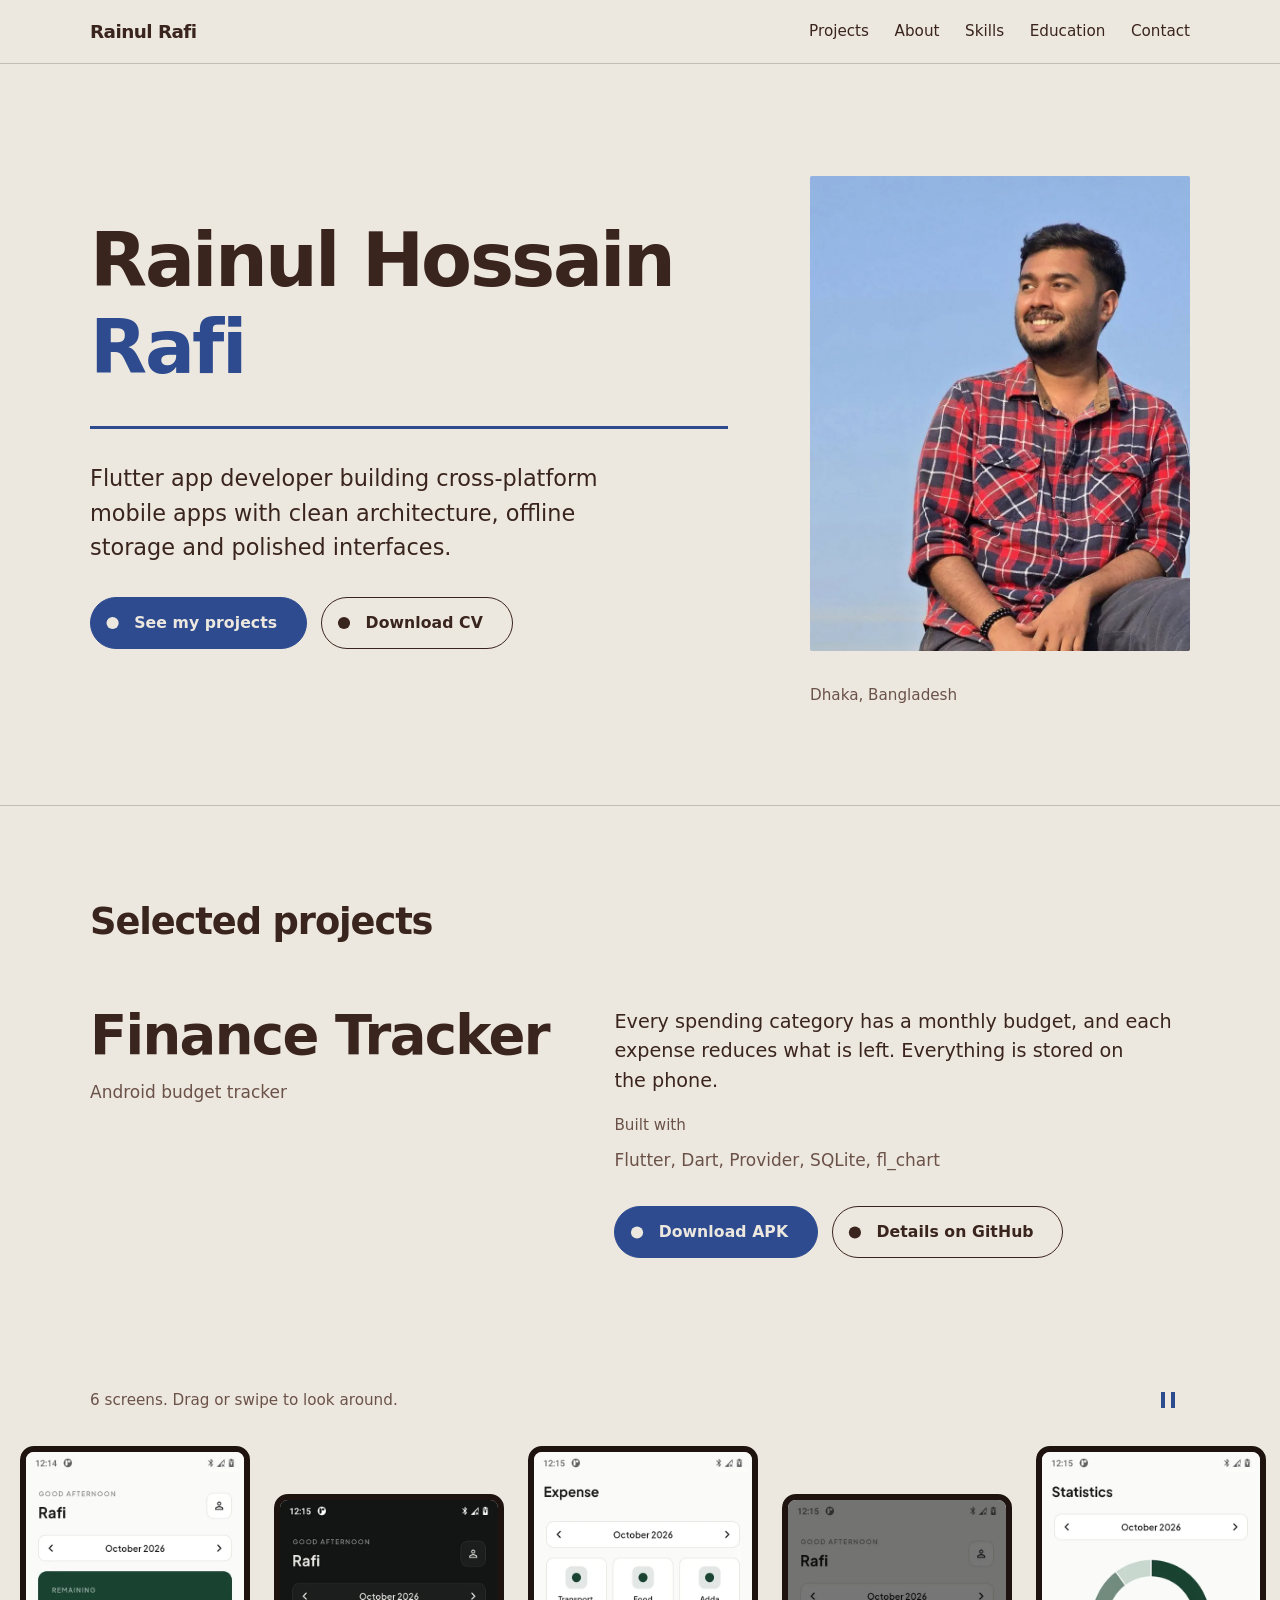
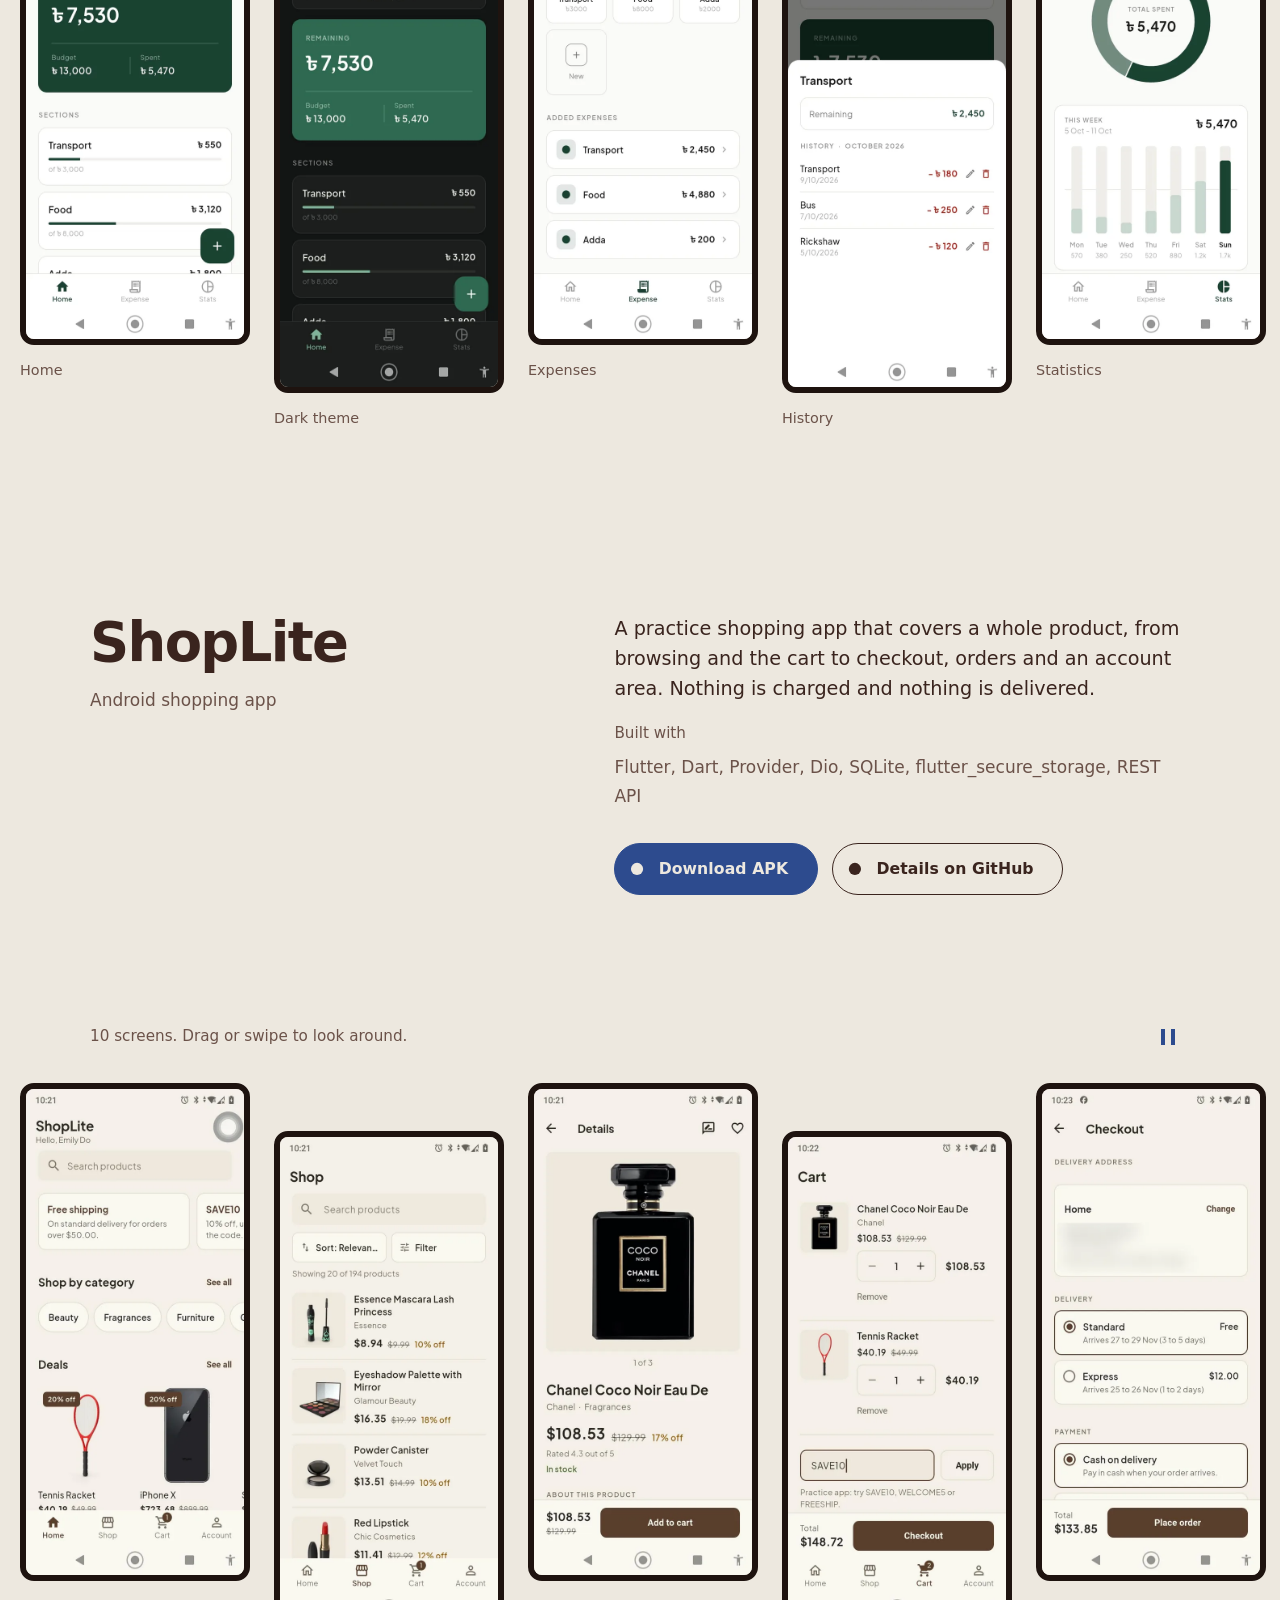
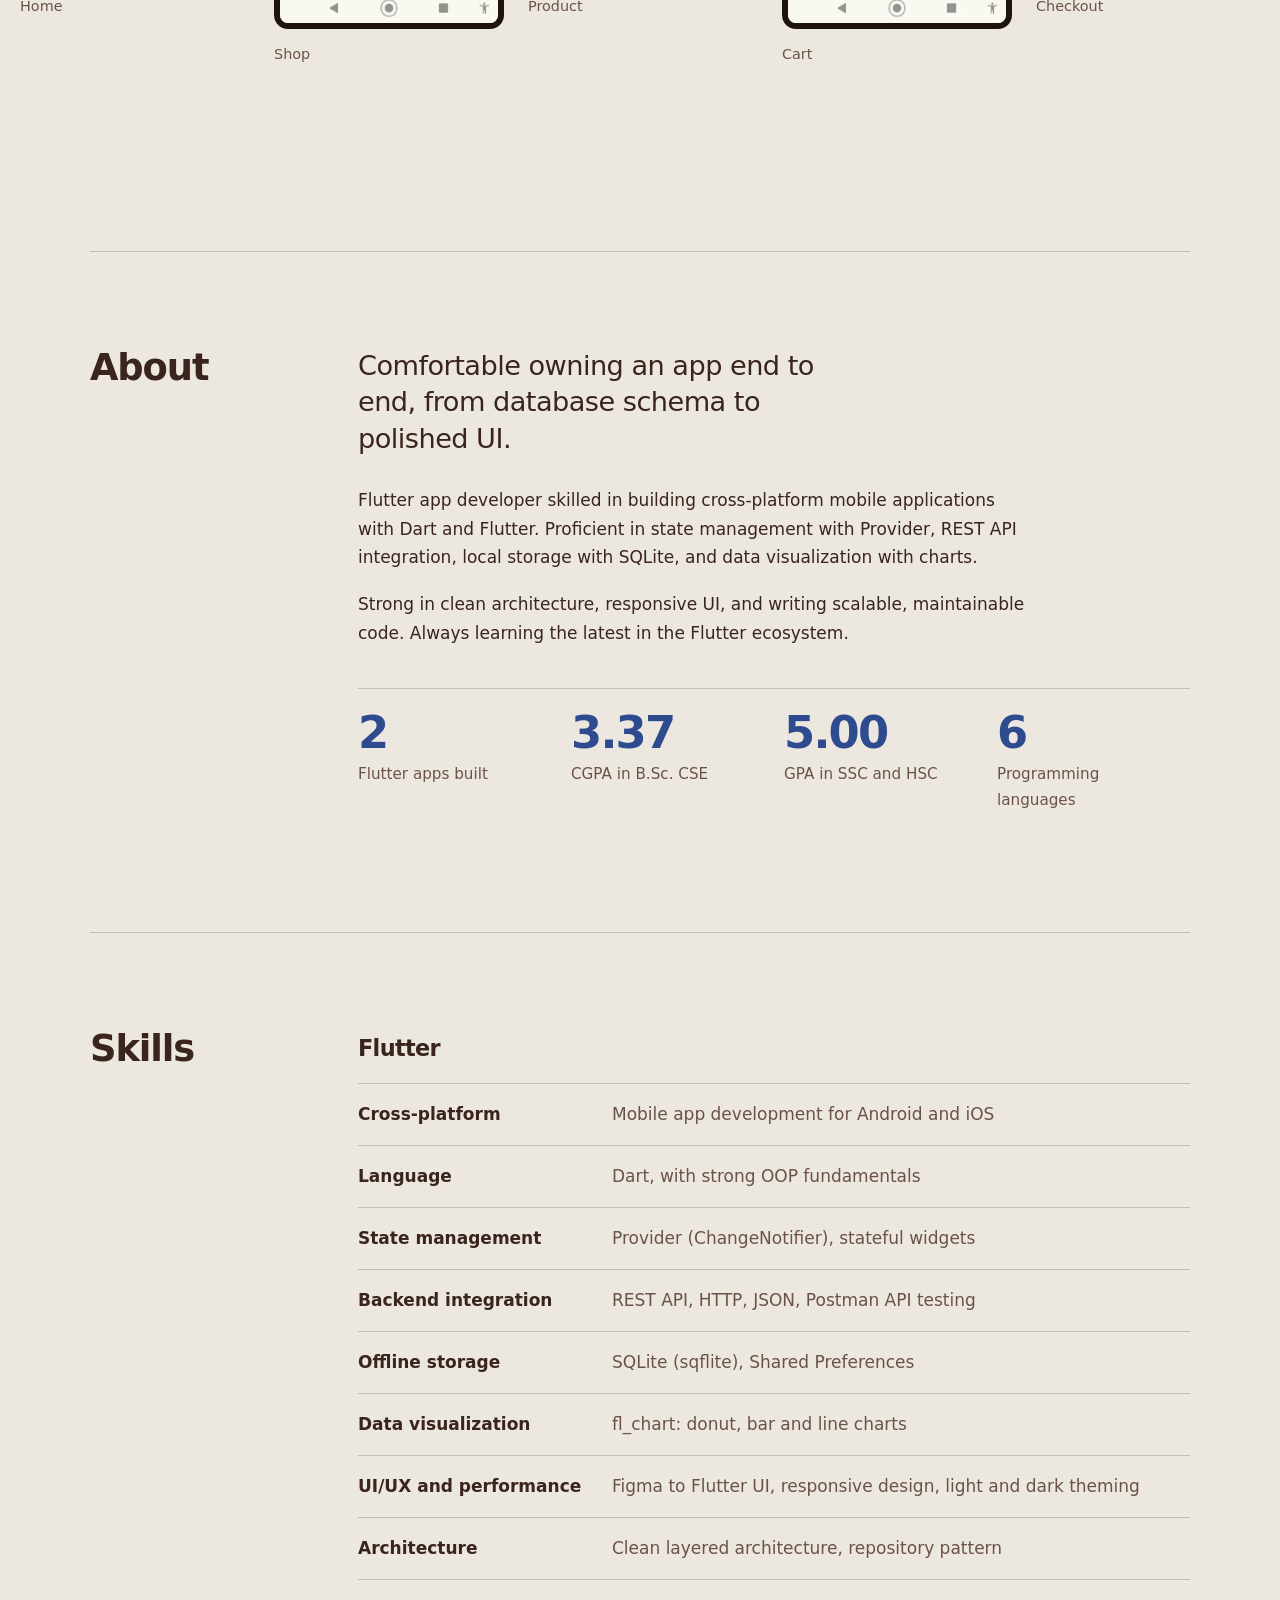
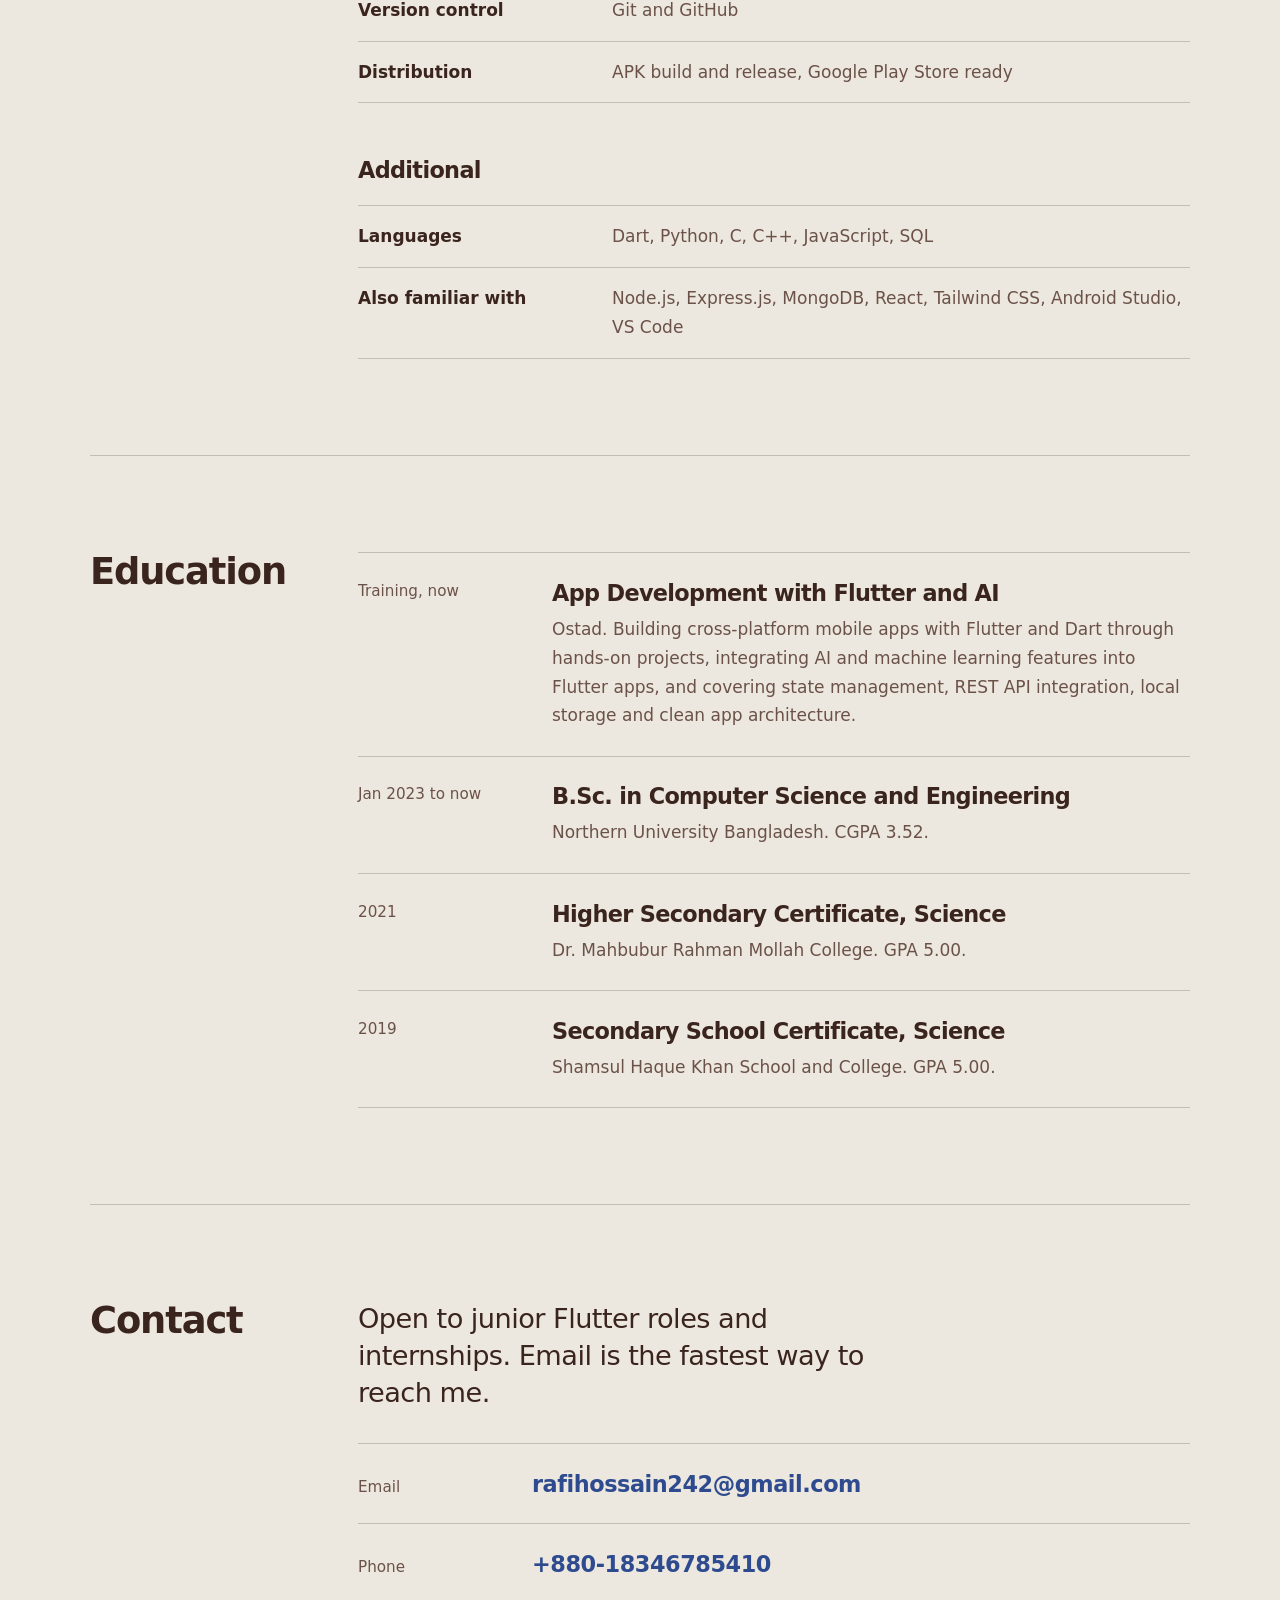
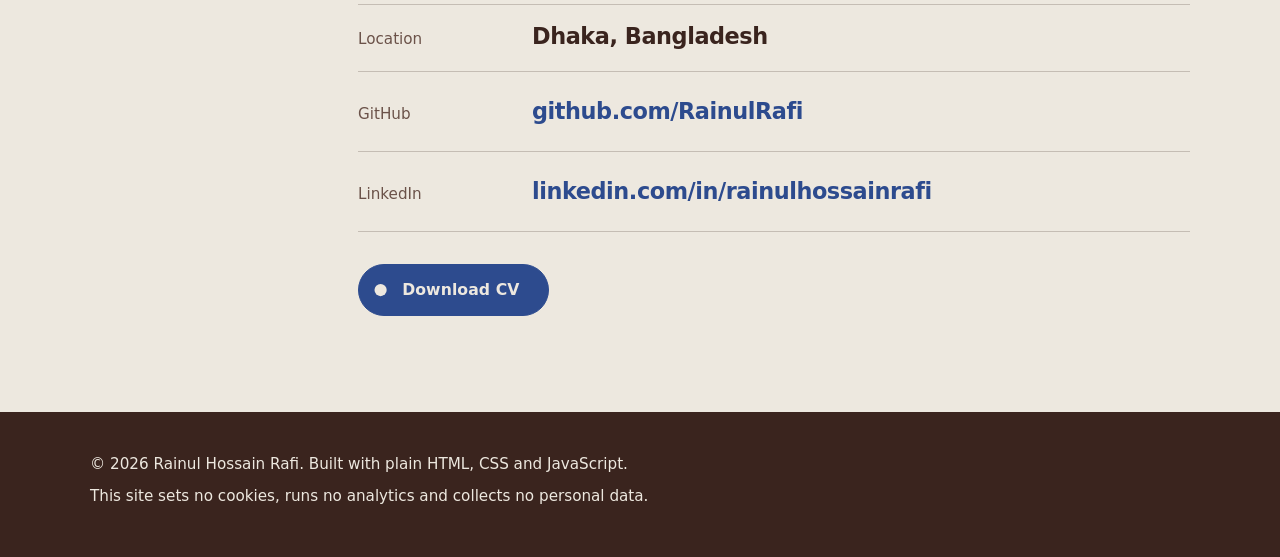
==== index.html @ 2ced7b6f "Update portfolio files" ====
<!DOCTYPE html>
<html lang="en">
<head>
  <meta charset="UTF-8">
  <meta name="viewport" content="width=device-width, initial-scale=1.0, viewport-fit=cover">
  <meta http-equiv="Content-Security-Policy" content="default-src 'none'; script-src 'self'; style-src 'self' https://fonts.googleapis.com; font-src https://fonts.gstatic.com; img-src 'self'; base-uri 'none'; form-action 'none'; object-src 'none'">
  <meta name="referrer" content="no-referrer">
  <meta name="description" content="Rainul Hossain Rafi, Flutter app developer from Dhaka. Cross-platform mobile apps with clean architecture, offline storage and polished interfaces.">
  <title>Rainul Hossain Rafi, Flutter App Developer</title>

  <link rel="icon" href="favicon.svg" type="image/svg+xml">
  <link rel="preconnect" href="https://fonts.googleapis.com">
  <link rel="preconnect" href="https://fonts.gstatic.com" crossorigin>
  <link rel="stylesheet" href="https://fonts.googleapis.com/css2?family=Hanken+Grotesk:wght@400;500;600;700&family=Sora:wght@500;600;700&display=swap">
  <link rel="stylesheet" href="style.css">
  <script src="script.js" defer></script>
</head>
<body>

  <header class="site-header">
    <div class="wrap bar">
      <a class="brand" href="#top">Rainul Rafi</a>
      <nav aria-label="Main">
        <a href="#projects">Projects</a>
        <a href="#about">About</a>
        <a href="#skills">Skills</a>
        <a href="#education">Education</a>
        <a href="#contact">Contact</a>
      </nav>
      <a class="header-cv" href="assets/Rainul_Hossain_Rafi_CV.pdf" download>CV</a>
    </div>
  </header>

  <main id="top">

    <section class="hero wrap">
      <div class="hero-grid">
        <div class="hero-text">
          <h1 aria-label="Rainul Hossain Rafi">
            <span class="line"><span><span class="w d1"><span class="wi">Rainul</span></span> <span class="w d2"><span class="wi">Hossain</span></span></span></span>
            <span class="line"><span><em class="w d3"><span class="wi">Rafi</span></em></span></span>
          </h1>
          <div class="hero-rule" aria-hidden="true"></div>
          <div class="hero-body">
            <p class="hero-sub">Flutter app developer building cross-platform mobile apps with clean architecture, offline storage and polished interfaces.</p>
            <p class="hero-actions">
              <a class="btn btn-solid" href="#projects">See my projects</a>
              <a class="btn btn-outline" href="assets/Rainul_Hossain_Rafi_CV.pdf" download>Download CV</a>
            </p>
          </div>
        </div>

        <figure class="portrait">
          <div class="portrait-frame">
            <img src="assets/images/rafi.webp" width="800" height="1000" alt="Portrait of Rainul Hossain Rafi, smiling and looking to the side">
          </div>
          <figcaption>Dhaka, Bangladesh</figcaption>
        </figure>
      </div>
    </section>

    <div class="ticker" aria-hidden="true">
      <div class="ticker-track"><div class="ticker-group"><span>Flutter</span><span>Dart</span><span>Provider</span><span>SQLite</span><span>REST API</span><span>fl_chart</span><span>Clean architecture</span><span>Responsive UI</span><span>Figma to Flutter</span><span>Git</span></div><div class="ticker-group"><span>Flutter</span><span>Dart</span><span>Provider</span><span>SQLite</span><span>REST API</span><span>fl_chart</span><span>Clean architecture</span><span>Responsive UI</span><span>Figma to Flutter</span><span>Git</span></div></div>
    </div>

    <section id="projects" class="projects">
      <div class="wrap section-head">
        <h2>Selected projects</h2>
      </div>

      <article class="project">
        <div class="wrap project-head">
          <div class="project-title">
            <h3>Finance Tracker</h3>
            <p class="stack">Android budget tracker</p>
          </div>
          <div class="project-info">
            <p class="summary">Every spending category has a monthly budget, and each expense reduces what is left. Everything is stored on the phone.</p>
            <p class="label">Built with</p>
            <ul class="built">
              <li>Flutter</li><li>Dart</li><li>Provider</li><li>SQLite</li><li>fl_chart</li>
            </ul>
            <p class="links">
              <a class="btn btn-solid" href="https://github.com/RainulRafi/finance-tracker/releases" target="_blank" rel="noopener noreferrer">Download APK</a>
              <a class="btn btn-outline" href="https://github.com/RainulRafi/finance-tracker" target="_blank" rel="noopener noreferrer">Details on GitHub</a>
            </p>
          </div>
        </div>

        <div class="band">
          <div class="gallery" role="region" aria-label="Finance Tracker screenshots" tabindex="0">
            <figure><img src="assets/images/finance-home.webp" width="540" height="1170" loading="lazy" alt="Home screen showing the remaining monthly budget and spending sections"><figcaption>Home</figcaption></figure>
            <figure><img src="assets/images/finance-home-dark.webp" width="540" height="1170" loading="lazy" alt="Home screen in dark theme"><figcaption>Dark theme</figcaption></figure>
            <figure><img src="assets/images/finance-expense.webp" width="540" height="1170" loading="lazy" alt="Expense screen with categories and added expenses"><figcaption>Expenses</figcaption></figure>
            <figure><img src="assets/images/finance-history.webp" width="540" height="1170" loading="lazy" alt="History sheet listing past expenses in the Transport category"><figcaption>History</figcaption></figure>
            <figure><img src="assets/images/finance-stats.webp" width="540" height="1170" loading="lazy" alt="Statistics screen with a donut chart and a weekly bar chart"><figcaption>Statistics</figcaption></figure>
            <figure><img src="assets/images/finance-warning.webp" width="540" height="1170" loading="lazy" alt="Dialog warning that a budget is running low"><figcaption>Budget warning</figcaption></figure>
          </div>
        </div>
      </article>

      <article class="project">
        <div class="wrap project-head">
          <div class="project-title">
            <h3>ShopLite</h3>
            <p class="stack">Android shopping app</p>
          </div>
          <div class="project-info">
            <p class="summary">A practice shopping app that covers a whole product, from browsing and the cart to checkout, orders and an account area. Nothing is charged and nothing is delivered.</p>
            <p class="label">Built with</p>
            <ul class="built">
              <li>Flutter</li><li>Dart</li><li>Provider</li><li>Dio</li><li>SQLite</li><li>flutter_secure_storage</li><li>REST API</li>
            </ul>
            <p class="links">
              <a class="btn btn-solid" href="https://github.com/RainulRafi/shoplite/releases/latest" target="_blank" rel="noopener noreferrer">Download APK</a>
              <a class="btn btn-outline" href="https://github.com/RainulRafi/shoplite" target="_blank" rel="noopener noreferrer">Details on GitHub</a>
            </p>
          </div>
        </div>

        <div class="band">
          <div class="gallery" role="region" aria-label="ShopLite screenshots" tabindex="0">
            <figure><img src="assets/images/shoplite-home.webp" width="540" height="1170" loading="lazy" alt="ShopLite home screen with search, categories and deals"><figcaption>Home</figcaption></figure>
            <figure><img src="assets/images/shoplite-shop.webp" width="540" height="1170" loading="lazy" alt="Shop screen with search, sort and filter"><figcaption>Shop</figcaption></figure>
            <figure><img src="assets/images/shoplite-details.webp" width="540" height="1170" loading="lazy" alt="Product details screen"><figcaption>Product</figcaption></figure>
            <figure><img src="assets/images/shoplite-cart.webp" width="540" height="1170" loading="lazy" alt="Cart screen with a coupon field"><figcaption>Cart</figcaption></figure>
            <figure><img src="assets/images/shoplite-checkout.webp" width="540" height="1170" loading="lazy" alt="Checkout screen with delivery and payment options"><figcaption>Checkout</figcaption></figure>
            <figure><img src="assets/images/shoplite-order.webp" width="540" height="1170" loading="lazy" alt="Order placed confirmation screen"><figcaption>Order placed</figcaption></figure>
            <figure><img src="assets/images/shoplite-account.webp" width="540" height="1170" loading="lazy" alt="Account screen with orders, addresses and wishlist"><figcaption>Account</figcaption></figure>
            <figure><img src="assets/images/shoplite-login.webp" width="540" height="1170" loading="lazy" alt="Sign in screen with a demo account"><figcaption>Sign in</figcaption></figure>
            <figure><img src="assets/images/shoplite-settings.webp" width="540" height="1170" loading="lazy" alt="Settings screen with light, dark and system themes"><figcaption>Settings</figcaption></figure>
            <figure><img src="assets/images/shoplite-dark.webp" width="540" height="1170" loading="lazy" alt="Home screen in the dark theme"><figcaption>Dark theme</figcaption></figure>
          </div>
        </div>
      </article>
    </section>

    <section id="about" class="section wrap">
      <h2>About</h2>
      <div class="content">
        <p class="lead">Comfortable owning an app end to end, from database schema to polished UI.</p>
        <p>Flutter app developer skilled in building cross-platform mobile applications with Dart and Flutter. Proficient in state management with Provider, REST API integration, local storage with SQLite, and data visualization with charts.</p>
        <p>Strong in clean architecture, responsive UI, and writing scalable, maintainable code. Always learning the latest in the Flutter ecosystem.</p>

        <dl class="facts">
          <div><dt>2</dt><dd>Flutter apps built</dd></div>
          <div><dt>3.37</dt><dd>CGPA in B.Sc. CSE</dd></div>
          <div><dt>5.00</dt><dd>GPA in SSC and HSC</dd></div>
          <div><dt>6</dt><dd>Programming languages</dd></div>
        </dl>
      </div>
    </section>

    <section id="skills" class="section wrap">
      <h2>Skills</h2>
      <div class="content">
        <h3 class="group">Flutter</h3>
        <dl class="skills">
          <div><dt>Cross-platform</dt><dd>Mobile app development for Android and iOS</dd></div>
          <div><dt>Language</dt><dd>Dart, with strong OOP fundamentals</dd></div>
          <div><dt>State management</dt><dd>Provider (ChangeNotifier), stateful widgets</dd></div>
          <div><dt>Backend integration</dt><dd>REST API, HTTP, JSON, Postman API testing</dd></div>
          <div><dt>Offline storage</dt><dd>SQLite (sqflite), Shared Preferences</dd></div>
          <div><dt>Data visualization</dt><dd>fl_chart: donut, bar and line charts</dd></div>
          <div><dt>UI/UX and performance</dt><dd>Figma to Flutter UI, responsive design, light and dark theming</dd></div>
          <div><dt>Architecture</dt><dd>Clean layered architecture, repository pattern</dd></div>
          <div><dt>Version control</dt><dd>Git and GitHub</dd></div>
          <div><dt>Distribution</dt><dd>APK build and release, Google Play Store ready</dd></div>
        </dl>

        <h3 class="group">Additional</h3>
        <dl class="skills">
          <div><dt>Languages</dt><dd>Dart, Python, C, C++, JavaScript, SQL</dd></div>
          <div><dt>Also familiar with</dt><dd>Node.js, Express.js, MongoDB, React, Tailwind CSS, Android Studio, VS Code</dd></div>
        </dl>
      </div>
    </section>

    <section id="education" class="section wrap">
      <h2>Education</h2>
      <div class="content">
        <ul class="timeline">
          <li>
            <span class="label">Training, now</span>
            <div>
              <h3>App Development with Flutter and AI</h3>
              <p>Ostad. Building cross-platform mobile apps with Flutter and Dart through hands-on projects, integrating AI and machine learning features into Flutter apps, and covering state management, REST API integration, local storage and clean app architecture.</p>
            </div>
          </li>
          <li>
            <span class="label">Jan 2023 to now</span>
            <div>
              <h3>B.Sc. in Computer Science and Engineering</h3>
              <p>Northern University Bangladesh. CGPA 3.52.</p>
            </div>
          </li>
          <li>
            <span class="label">2021</span>
            <div>
              <h3>Higher Secondary Certificate, Science</h3>
              <p>Dr. Mahbubur Rahman Mollah College. GPA 5.00.</p>
            </div>
          </li>
          <li>
            <span class="label">2019</span>
            <div>
              <h3>Secondary School Certificate, Science</h3>
              <p>Shamsul Haque Khan School and College. GPA 5.00.</p>
            </div>
          </li>
        </ul>
      </div>
    </section>

    <section id="contact" class="section wrap">
      <h2>Contact</h2>
      <div class="content">
        <p class="lead">Open to junior Flutter roles and internships. Email is the fastest way to reach me.</p>
        <ul class="contact-list">
          <li><span class="label">Email</span><a href="#contact" data-email data-email-text>Show email</a></li>
          <li><span class="label">Phone</span><a href="#contact" data-phone>Show phone</a></li>
          <li><span class="label">Location</span><span class="value">Dhaka, Bangladesh</span></li>
          <li><span class="label">GitHub</span><a href="https://github.com/RainulRafi" target="_blank" rel="noopener noreferrer">github.com/RainulRafi</a></li>
          <li><span class="label">LinkedIn</span><a href="https://linkedin.com/in/rainulhossainrafi" target="_blank" rel="noopener noreferrer">linkedin.com/in/rainulhossainrafi</a></li>
        </ul>
        <p class="contact-cta">
          <a class="btn btn-solid" href="assets/Rainul_Hossain_Rafi_CV.pdf" download>Download CV</a>
        </p>
      </div>
    </section>

  </main>

  <footer class="site-footer">
    <div class="wrap">
      <p>&copy; <span data-year>2026</span> Rainul Hossain Rafi. Built with plain HTML, CSS and JavaScript.</p>
      <p>This site sets no cookies, runs no analytics and collects no personal data.</p>
    </div>
  </footer>

  <nav class="tabbar" aria-label="Sections">
    <a href="#top" data-tab="top">Home</a>
    <a href="#projects" data-tab="projects">Work</a>
    <a href="#about" data-tab="about">About</a>
    <a href="#skills" data-tab="skills">Skills</a>
    <a href="#contact" data-tab="contact">Contact</a>
  </nav>

</body>
</html>
---- style.css ----
:root {
  --plaster: #EDE8DF;
  --plaster-deep: #E2DBCD;
  --mahogany: #3A241E;
  --ink: #1E130F;
  --muted: #6B5249;
  --accent: #2D4B8E;
  --line: rgba(58, 36, 30, 0.22);

  --serif: "Sora", system-ui, sans-serif;
  --sans: "Hanken Grotesk", system-ui, sans-serif;

  --radius: 2px;
  --wrap: 1100px;
}

*, *::before, *::after { box-sizing: border-box; }

html {
  scroll-behavior: smooth;
  scroll-padding-top: 4.5rem;
  -webkit-text-size-adjust: 100%;
}

body {
  margin: 0;
  background: var(--plaster);
  color: var(--mahogany);
  font-family: var(--sans);
  font-size: 1.0625rem;
  line-height: 1.7;
  -webkit-font-smoothing: antialiased;
  text-rendering: optimizeLegibility;
}

h1, h2, h3 {
  font-family: var(--serif);
  font-weight: 700;
  letter-spacing: -0.03em;
  margin: 0;
  text-wrap: balance;
}
p { margin: 0 0 1.1rem; max-width: 62ch; text-wrap: pretty; }
img { display: block; max-width: 100%; height: auto; }
figure { margin: 0; }

/* Links: no underline, colour and weight carry the meaning */
a { color: var(--accent); font-weight: 600; text-decoration: none; }
@media (hover: hover) {
  a:hover { color: var(--mahogany); }
}

:focus-visible { outline: 3px solid var(--accent); outline-offset: 3px; }

.wrap { width: min(100% - 2.5rem, var(--wrap)); margin-inline: auto; }

/* Header */
.site-header {
  position: sticky; top: 0; z-index: 10;
  background: var(--plaster);
  border-bottom: 1px solid var(--line);
}
.bar { display: flex; justify-content: space-between; align-items: center; padding-block: 0.6rem; }
.brand { display: inline-flex; align-items: center; min-height: 44px; font-family: var(--serif); font-weight: 700; font-size: 1.15rem; color: var(--mahogany); letter-spacing: -0.03em; }
.site-header nav { display: flex; gap: 1.6rem; }
.site-header nav a {
  display: inline-flex; align-items: center; min-height: 44px;
  color: var(--mahogany); font-weight: 500; font-size: 0.95rem;
}
@media (hover: hover) {
  .site-header nav a:hover { color: var(--accent); }
}

/* Buttons: a pill with a small dot. On hover or tap the dot grows until it fills the
   whole pill and the label changes colour. */
.btn {
  position: relative; isolation: isolate; overflow: hidden;
  display: inline-flex; align-items: center; justify-content: flex-start;
  min-height: 52px; padding: 0 1.8rem 0 2.7rem;
  border: 1.5px solid transparent; border-radius: 999px;
  font-weight: 600; font-size: 0.98rem; letter-spacing: 0.005em; text-align: left;
  transition: color 0.25s ease 0.1s, transform 0.15s ease;
}
.btn::before {
  content: ""; position: absolute; inset: 0; z-index: -1;
  clip-path: circle(0.38rem at 1.35rem 50%);
  transition: clip-path 0.6s cubic-bezier(0.2, 0.7, 0.1, 1);
}
.btn-solid { background: var(--accent); border-color: var(--accent); color: var(--plaster); }
.btn-solid::before { background: var(--plaster); }
.btn-outline { background: transparent; border-color: var(--mahogany); color: var(--mahogany); }
.btn-outline::before { background: var(--mahogany); }
.btn:active { transform: scale(0.97); }
.btn:focus-visible::before { clip-path: circle(150% at 1.35rem 50%); }
.btn-solid:focus-visible { color: var(--accent); }
.btn-outline:focus-visible { color: var(--plaster); }
@media (hover: hover) {
  .btn:hover::before { clip-path: circle(150% at 1.35rem 50%); }
  .btn-solid:hover { color: var(--accent); }
  .btn-outline:hover { color: var(--plaster); }
}

/* Hero */
.hero { padding-block: clamp(3rem, 9vw, 7rem) clamp(3rem, 8vw, 6rem); }
.hero-grid { display: grid; grid-template-columns: 1fr; gap: 3.5rem; align-items: center; }
.hero h1 {
  font-size: clamp(2rem, 10vw, 4.5rem);
  line-height: 1.04;
  letter-spacing: -0.035em;
}
.hero h1 em { font-style: normal; color: var(--accent); }
.line { display: block; overflow: hidden; padding: 0.04em 0.06em 0.1em 0; }
.line > span {
  display: block;
  transform: translateY(110%);
  animation: rise 0.9s cubic-bezier(0.2, 0.7, 0.1, 1) forwards;
}
.line:nth-child(2) > span { animation-delay: 0.12s; }

.hero-rule {
  height: 3px; margin-block: 2rem;
  background: var(--accent);
  transform: scaleX(0); transform-origin: left;
  animation: draw 1s 0.6s cubic-bezier(0.6, 0, 0.2, 1) forwards;
}
.hero-body { opacity: 0; animation: fade 0.6s 1.1s ease forwards; }
.hero-sub {
  font-size: clamp(1.15rem, 2.2vw, 1.4rem);
  line-height: 1.55;
  max-width: 38ch;
}
.hero-actions { display: flex; align-items: center; gap: 0.9rem; flex-wrap: wrap; margin-top: 2rem; }

/* Portrait: flat accent block behind the photo */
.portrait { width: min(100%, 380px); margin-inline: 0 auto; }
.portrait img {
  width: 100%; aspect-ratio: 4 / 5; object-fit: cover; object-position: center top;
  border-radius: var(--radius);
  background: var(--plaster-deep);
  clip-path: inset(100% 0 0 0);
  animation: reveal 1.1s 0.35s cubic-bezier(0.6, 0, 0.2, 1) forwards;
}
.portrait figcaption { margin-top: 2rem; color: var(--muted); font-weight: 500; font-size: 0.95rem; }

@media (min-width: 900px) {
  .hero-grid { grid-template-columns: minmax(0, 1.6fr) minmax(0, 1fr); gap: 4rem; }
  .hero h1 { font-size: clamp(2.6rem, 5.8vw, 4.75rem); }
  .portrait { margin-inline: auto 0; }
}

@keyframes rise { to { transform: translateY(0); } }
@keyframes draw { to { transform: scaleX(1); } }
@keyframes fade { to { opacity: 1; } }
@keyframes reveal { to { clip-path: inset(0 0 0 0); } }

/* Generic sections */
.section {
  display: grid;
  grid-template-columns: 1fr;
  gap: 1.5rem;
  padding-block: clamp(3.5rem, 8vw, 6rem);
  border-top: 1px solid var(--line);
}
h2 { font-size: clamp(1.8rem, 3vw, 2.3rem); line-height: 1.1; }
.content { min-width: 0; }
.lead {
  font-family: var(--serif);
  font-weight: 500;
  font-size: clamp(1.3rem, 2.3vw, 1.7rem);
  line-height: 1.35;
  letter-spacing: -0.02em;
  margin-bottom: 1.75rem;
  max-width: 30ch;
}
.label { color: var(--muted); font-weight: 500; font-size: 0.95rem; }

@media (min-width: 860px) {
  .section { grid-template-columns: 220px minmax(0, 1fr); gap: 3rem; }
  .section > h2 { position: sticky; top: 6rem; align-self: start; }
}

/* Projects */
.projects { border-top: 1px solid var(--line); padding-top: clamp(3.5rem, 8vw, 6rem); }
.section-head { margin-bottom: clamp(2.5rem, 6vw, 4rem); }

.project { margin-bottom: clamp(4rem, 9vw, 7rem); }
.project-head { display: grid; grid-template-columns: 1fr; gap: 1.5rem; margin-bottom: clamp(2rem, 5vw, 3.5rem); }
.project h3 { font-size: clamp(2.1rem, 5vw, 3.4rem); line-height: 1.05; }
.stack { color: var(--muted); font-weight: 500; margin: 0.9rem 0 0; }
.summary { font-size: 1.2rem; line-height: 1.55; }
.project-info ul { padding-left: 1.2rem; margin: 0 0 1.75rem; max-width: 62ch; }
.project-info li { margin-bottom: 0.6rem; padding-left: 0.3rem; }
.project-info li::marker { color: var(--accent); }
.project-info .label { margin: 0 0 0.4rem; }
.project-info .built { list-style: none; padding: 0; margin: 0 0 2rem; max-width: 62ch; color: var(--muted); font-weight: 500; }
.project-info .built li { display: inline; margin: 0; padding: 0; }
.project-info .built li:not(:last-child)::after { content: ", "; }
.links { display: flex; gap: 0.9rem; flex-wrap: wrap; margin: 0; }

@media (min-width: 900px) {
  .project-head { grid-template-columns: minmax(0, 1fr) minmax(0, 1.25fr); gap: 4rem; }
  .project-title { position: sticky; top: 6rem; align-self: start; }
}

/* Full-width screenshot band with the auto-sliding carousel */
.band { padding-block: clamp(2.5rem, 6vw, 4rem); overflow: hidden; }

.carousel-bar {
  display: flex; align-items: center; justify-content: space-between; gap: 1rem;
  width: min(100% - 2.5rem, var(--wrap)); margin: 0 auto 1.5rem;
}
.carousel-bar p { margin: 0; font-size: 0.95rem; color: var(--muted); }
.pause {
  position: relative; flex: none; width: 44px; height: 44px; padding: 0;
  color: var(--accent); background: transparent; border: 0; cursor: pointer;
}
.pause::before, .pause::after {
  content: ""; position: absolute; top: 50%; left: 50%;
  width: 4px; height: 16px; background: currentColor;
}
.pause::before { transform: translate(-7px, -50%); }
.pause::after { transform: translate(3px, -50%); }
.pause.is-paused::before {
  width: 16px; height: 18px; transform: translate(-6px, -50%);
  clip-path: polygon(0 0, 100% 50%, 0 100%);
  animation: pop 0.3s cubic-bezier(0.2, 0.7, 0.1, 1);
}
.pause.is-paused::after { display: none; }
@keyframes pop { from { opacity: 0; scale: 0.4; } to { opacity: 1; scale: 1; } }
@media (hover: hover) {
  .pause:hover { color: var(--mahogany); }
}

.gallery {
  position: relative;
  display: flex; gap: 1.5rem; align-items: flex-start;
  overflow-x: auto; padding-inline: 1.25rem; padding-bottom: 0.5rem;
  overscroll-behavior-x: contain;
  scrollbar-width: thin;
  scrollbar-color: var(--accent) transparent;
}
.gallery.is-looping { scrollbar-width: none; cursor: grab; }
.gallery.is-looping::-webkit-scrollbar { display: none; }
.gallery.is-dragging { cursor: grabbing; user-select: none; }

.gallery figure { flex: 0 0 clamp(170px, 19vw, 230px); }
.gallery figure.raised { margin-top: 3rem; }
.gallery img {
  width: 100%; aspect-ratio: 540 / 1170;
  border: 6px solid var(--ink);
  border-radius: 14px;
  background: var(--plaster-deep);
  -webkit-user-drag: none;
}
.gallery figcaption { margin-top: 0.8rem; color: var(--muted); font-weight: 500; font-size: 0.9rem; }

/* About facts */
.facts {
  display: grid; grid-template-columns: repeat(2, minmax(0, 1fr)); column-gap: 1.25rem;
  margin: 2.5rem 0 0; border-top: 1px solid var(--line);
}
.facts > div { padding-block: 1.4rem; border-bottom: 1px solid var(--line); }
.facts dt { font-family: var(--serif); font-weight: 700; font-size: clamp(2rem, 4vw, 2.8rem); line-height: 1; letter-spacing: -0.04em; color: var(--accent); }
.facts dd { margin: 0.4rem 0 0; color: var(--muted); font-size: 0.95rem; }
@media (min-width: 720px) {
  .facts { grid-template-columns: repeat(4, minmax(0, 1fr)); }
  .facts > div { border-bottom: 0; padding-right: 1rem; }
}

/* Skills */
.group { font-size: 1.4rem; margin-bottom: 1rem; }
.skills + .group { margin-top: 3rem; }
.skills { margin: 0; border-top: 1px solid var(--line); }
.skills > div {
  display: grid; grid-template-columns: 1fr; gap: 0.15rem;
  padding-block: 1rem;
  border-bottom: 1px solid var(--line);
}
.skills dt { font-weight: 600; }
.skills dd { margin: 0; color: var(--muted); }
@media (min-width: 640px) {
  .skills > div { grid-template-columns: 230px 1fr; gap: 1.5rem; }
}

/* Education and timeline */
.timeline { list-style: none; padding: 0; margin: 0; border-top: 1px solid var(--line); }
.timeline li {
  display: grid; grid-template-columns: 1fr; gap: 0.3rem;
  padding-block: 1.6rem;
  border-bottom: 1px solid var(--line);
}
.timeline h3 { font-size: clamp(1.15rem, 2vw, 1.4rem); font-weight: 600; line-height: 1.25; margin-bottom: 0.5rem; }
.timeline p { margin: 0; color: var(--muted); }
@media (min-width: 640px) {
  .timeline li { grid-template-columns: 170px 1fr; gap: 1.5rem; }
}

/* Contact */
.contact-list { list-style: none; padding: 0; margin: 2rem 0; border-top: 1px solid var(--line); }
.contact-list li {
  display: grid; grid-template-columns: 1fr; gap: 0.1rem;
  padding-block: 1.1rem;
  border-bottom: 1px solid var(--line);
}
.contact-list a { display: inline-flex; align-items: center; min-height: 44px; }
.contact-list a, .contact-list .value {
  font-family: var(--serif); font-weight: 600; letter-spacing: -0.02em;
  font-size: clamp(1.1rem, 2.2vw, 1.4rem); line-height: 1.25;
  overflow-wrap: anywhere;
}
.contact-list .value { color: var(--mahogany); }
.contact-cta { margin: 0; }
@media (min-width: 640px) {
  .contact-list li { grid-template-columns: 150px 1fr; gap: 1.5rem; align-items: baseline; }
}

/* Footer */
.site-footer { background: var(--mahogany); color: var(--plaster); padding-block: 2.5rem; font-size: 0.95rem; }
.site-footer p { margin-bottom: 0.4rem; }

/* Large monitors */
@media (min-width: 1600px) {
  :root { --wrap: 1240px; }
  body { font-size: 1.125rem; }
}

/* Reduced motion */
@media (prefers-reduced-motion: reduce) {
  html { scroll-behavior: auto; }
  .line > span, .hero-rule, .hero-body, .portrait img { animation: none; transform: none; opacity: 1; clip-path: none; }
}

/* =====================================================================
   Mobile template (phones, up to 759px). Desktop and tablet are above.
   ===================================================================== */
.ticker, .tabbar, .header-cv, .deck { display: none; }

@keyframes marquee { to { transform: translateX(-50%); } }
@keyframes fill { to { width: 100%; } }

@media (max-width: 759px) {
  html { scroll-padding-top: 1rem; }
  body { padding-bottom: calc(64px + env(safe-area-inset-bottom)); font-size: 1rem; }

  /* Header: brand and a CV button, navigation moves to the bottom bar */
  .site-header { position: static; border-bottom: 0; }
  .bar { padding-block: 0.5rem; }
  .site-header nav { display: none; }
  .header-cv { display: inline-flex; align-items: center; min-height: 44px; color: var(--accent); font-size: 0.95rem; font-weight: 700; }

  /* Hero: bold name, then a compact profile row (small photo + intro) */
  .hero { width: 100%; padding: 1.25rem 1.25rem 2.5rem; }
  .hero-grid { grid-template-columns: min(40vw, 170px) minmax(0, 1fr); gap: 0 1.1rem; align-items: start; }
  .hero-text, .hero-body { display: contents; }
  .hero h1 { grid-column: 1 / -1; font-size: min(12.2vw, 3.4rem); line-height: 1; letter-spacing: -0.04em; }
  .line { overflow: visible; padding: 0; }
  .line > span { transform: none; animation: none; }
  .w { display: inline-block; overflow: hidden; vertical-align: top; padding-bottom: 0.12em; }
  .wi { display: block; transform: translateY(110%); animation: rise 0.9s cubic-bezier(0.2, 0.7, 0.1, 1) forwards; }
  .d1 .wi { animation-delay: 0.15s; }
  .d2 .wi { animation-delay: 0.27s; }
  .d3 .wi { animation-delay: 0.39s; }
  .hero-rule { grid-column: 1 / -1; height: 3px; margin-block: 1.25rem; animation-delay: 0.6s; }

  .portrait { grid-column: 1; grid-row: 3; position: relative; width: 100%; margin: 0; }
  .portrait img { aspect-ratio: 4 / 5; object-position: center 22%; animation: reveal 1s 0.5s cubic-bezier(0.6, 0, 0.2, 1) forwards; }
  .portrait figcaption { margin: 1.1rem 0 0; font-size: 0.8rem; opacity: 0; animation: fade 0.6s 1.2s ease forwards; }
  .hero-sub { grid-column: 2; grid-row: 3; margin: 0; font-size: 1rem; line-height: 1.55; opacity: 0; animation: fade 0.6s 1s ease forwards; }
  .hero-actions {
    grid-column: 1 / -1; grid-row: 4; margin-top: 2rem;
    display: grid; grid-template-columns: 1fr; gap: 1.1rem;
    opacity: 0; animation: fade 0.6s 1.3s ease forwards;
  }

  /* Buttons (mobile): full-width pills, 56px tall; tapping fills them */
  .btn { min-height: 56px; font-size: 1rem; }
  .btn:active::before { clip-path: circle(150% at 1.35rem 50%); transition-duration: 0.35s; }

  /* Skill ticker */
  .ticker { display: block; overflow: hidden; background: var(--accent); color: var(--plaster); }
  .ticker-track { display: flex; width: max-content; animation: marquee 26s linear infinite; }
  .ticker-group { display: flex; flex: none; }
  .ticker-group span {
    display: flex; align-items: center; gap: 1.25rem; padding: 1rem 0 1rem 1.25rem;
    font-family: var(--serif); font-weight: 600; font-size: 1.15rem; letter-spacing: -0.02em; white-space: nowrap;
  }
  .ticker-group span::after { content: ""; width: 0.5rem; height: 0.5rem; background: var(--plaster); }

  /* Sections */
  .section, .projects { display: block; padding-block: 3.5rem; border-top: 2px solid var(--mahogany); }
  h2 { font-size: clamp(2.2rem, 11vw, 3rem); letter-spacing: -0.04em; }
  .section > h2 { position: static; margin-bottom: 1.5rem; }
  .section-head { margin-bottom: 2rem; }
  .lead { font-size: 1.45rem; max-width: none; }

  /* Projects: title, then the card deck, then the details */
  .project { display: flex; flex-direction: column; margin-bottom: 4.5rem; }
  .project-head { display: contents; }
  .project-title, .project-info { width: min(100% - 2.5rem, var(--wrap)); margin-inline: auto; position: static; }
  .project-title { order: 1; margin-bottom: 1.75rem; }
  .band { order: 2; margin-bottom: 2rem; padding-block: 2.5rem 2rem; }
  .project-info { order: 3; }
  .project h3 { font-size: clamp(2.4rem, 13vw, 3.4rem); }
  .links { display: grid; grid-template-columns: 1fr; gap: 1.1rem; }
  .links .btn { white-space: nowrap; }
  .links .btn:only-child { grid-column: 1 / -1; }

  .gallery, .carousel-bar { display: none; }
  .deck { display: block; }
  .deck-stage { position: relative; width: min(68vw, 300px); aspect-ratio: 540 / 1170; margin: 0 auto 3.5rem; touch-action: pan-y; outline-offset: 14px; }
  .card { position: absolute; inset: 0; transition: transform 0.7s cubic-bezier(0.2, 0.8, 0.2, 1), opacity 0.5s ease; will-change: transform; }
  .card img {
    width: 100%; height: 100%; object-fit: cover; background: var(--plaster-deep);
    border: 6px solid var(--ink); border-radius: 22px; -webkit-user-drag: none; user-select: none;
  }
  .card[data-p="0"] { z-index: 4; }
  .card[data-p="1"] { z-index: 3; transform: translate(10%, 14px) rotate(4deg) scale(0.94); }
  .card[data-p="2"] { z-index: 2; transform: translate(-10%, 28px) rotate(-4deg) scale(0.88); }
  .card[data-p="3"] { z-index: 1; opacity: 0; transform: translateY(28px) scale(0.82); }
  .card[data-p="out-l"] { z-index: 5; opacity: 0; transform: translateX(-130%) rotate(-18deg); }
  .card[data-p="out-r"] { z-index: 5; opacity: 0; transform: translateX(130%) rotate(18deg); }
  .card.is-dragging { transition: none; }

  .deck-meta { width: min(100% - 2.5rem, 360px); margin: 0 auto; }
  .stories { display: flex; gap: 4px; list-style: none; padding: 0; margin: 0 0 1rem; }
  .stories li { flex: 1; height: 3px; overflow: hidden; background: rgba(58, 36, 30, 0.2); }
  .stories i { display: block; width: 0; height: 100%; background: var(--accent); }
  .stories .done i { width: 100%; }
  .stories .active i { animation: fill var(--ms, 2800ms) linear forwards; }
  .deck.is-paused .stories .active i { animation-play-state: paused; }
  .deck-row { display: flex; align-items: center; justify-content: space-between; gap: 1rem; }
  .deck-caption { margin: 0; font-weight: 600; }
  .deck-caption span { margin-right: 0.6rem; color: var(--muted); font-weight: 500; font-variant-numeric: tabular-nums; }

  /* About: facts as big rows */
  .facts { display: block; }
  .facts > div { display: flex; align-items: baseline; gap: 1rem; padding-block: 1rem; border-bottom: 1px solid var(--line); }
  .facts dt { flex: 0 0 6.5rem; font-size: 2.6rem; }
  .facts dd { margin: 0; font-size: 1rem; }

  /* Skills */
  .skills > div { grid-template-columns: 1fr; gap: 0.15rem; padding-block: 0.9rem; }
  .skills dt { color: var(--accent); font-size: 0.85rem; font-weight: 700; }
  .skills dd { color: var(--mahogany); font-size: 1.05rem; }
  .group { font-size: 1.6rem; }

  /* Education: timeline with square markers */
  .timeline { position: relative; padding-left: 1.5rem; border-top: 0; }
  .timeline::before { content: ""; position: absolute; left: 4px; top: 0.5rem; bottom: 0.5rem; width: 2px; background: var(--line); }
  .timeline li { grid-template-columns: 1fr; position: relative; padding-block: 0 2rem; border-bottom: 0; }
  .timeline li::before { content: ""; position: absolute; left: -1.5rem; top: 0.3rem; width: 10px; height: 10px; background: var(--accent); }

  /* Contact: tappable tiles */
  .contact-list li { grid-template-columns: 1fr; }
  .contact-cta .btn { width: 100%; }

  /* App style bottom navigation */
  .tabbar {
    display: grid; grid-template-columns: repeat(5, 1fr);
    position: fixed; z-index: 20; inset: auto 0 0 0;
    padding-bottom: env(safe-area-inset-bottom);
    background: var(--plaster); border-top: 1px solid var(--mahogany);
  }
  .tabbar a { position: relative; display: flex; align-items: center; justify-content: center; min-height: 56px; color: var(--muted); font-size: 0.78rem; font-weight: 600; }
  .tabbar a[aria-current="true"] { color: var(--accent); }
  .tabbar a[aria-current="true"]::before { content: ""; position: absolute; top: -1px; left: 22%; right: 22%; height: 3px; background: var(--accent); }

  /* Scroll reveal, added by script.js */
  .reveal { opacity: 0; transform: translateY(26px); transition: opacity 0.7s ease, transform 0.8s cubic-bezier(0.2, 0.7, 0.1, 1); transition-delay: var(--d, 0ms); }
  .reveal.is-in { opacity: 1; transform: none; }

  @media (prefers-reduced-motion: reduce) {
    .reveal { opacity: 1; transform: none; transition: none; }
    .ticker-track, .portrait figcaption, .hero-sub, .hero-actions, .wi { animation: none; opacity: 1; transform: none; }
    .card { transition: none; }
    .stories .active i { animation: none; width: 100%; }
  }
}

@media (max-width: 360px) {
  .hero-sub { font-size: 0.9rem; }
}

/* ---------------------------------------------------------------------
   Hero text motion. script.js splits the name into letters and the intro
   into words, then adds .has-motion to the hero.
   --------------------------------------------------------------------- */
.has-motion .line > span, .has-motion .wi { transform: none; animation: none; }
.ch {
  display: inline-block;
  animation: letter 0.85s cubic-bezier(0.2, 0.7, 0.1, 1) both;
  animation-delay: calc(0.15s + var(--i) * 38ms);
}
.has-motion .hero-body, .has-motion .hero-sub { opacity: 1; animation: none; }
.sw {
  display: inline-block; opacity: 0;
  animation: wordIn 0.65s cubic-bezier(0.2, 0.7, 0.1, 1) forwards;
  animation-delay: calc(1s + var(--i) * 24ms);
}
.has-motion .hero-actions { opacity: 0; animation: fade 0.6s 1.6s ease forwards; }
@keyframes letter { from { transform: translateY(105%) rotate(5deg); } to { transform: none; } }
@keyframes wordIn { from { opacity: 0; transform: translateY(0.7em); } to { opacity: 1; transform: none; } }

@media (prefers-reduced-motion: reduce) {
  .btn::before, .btn { transition: none; }
  .ch, .sw, .has-motion .hero-actions { animation: none; opacity: 1; transform: none; }
}
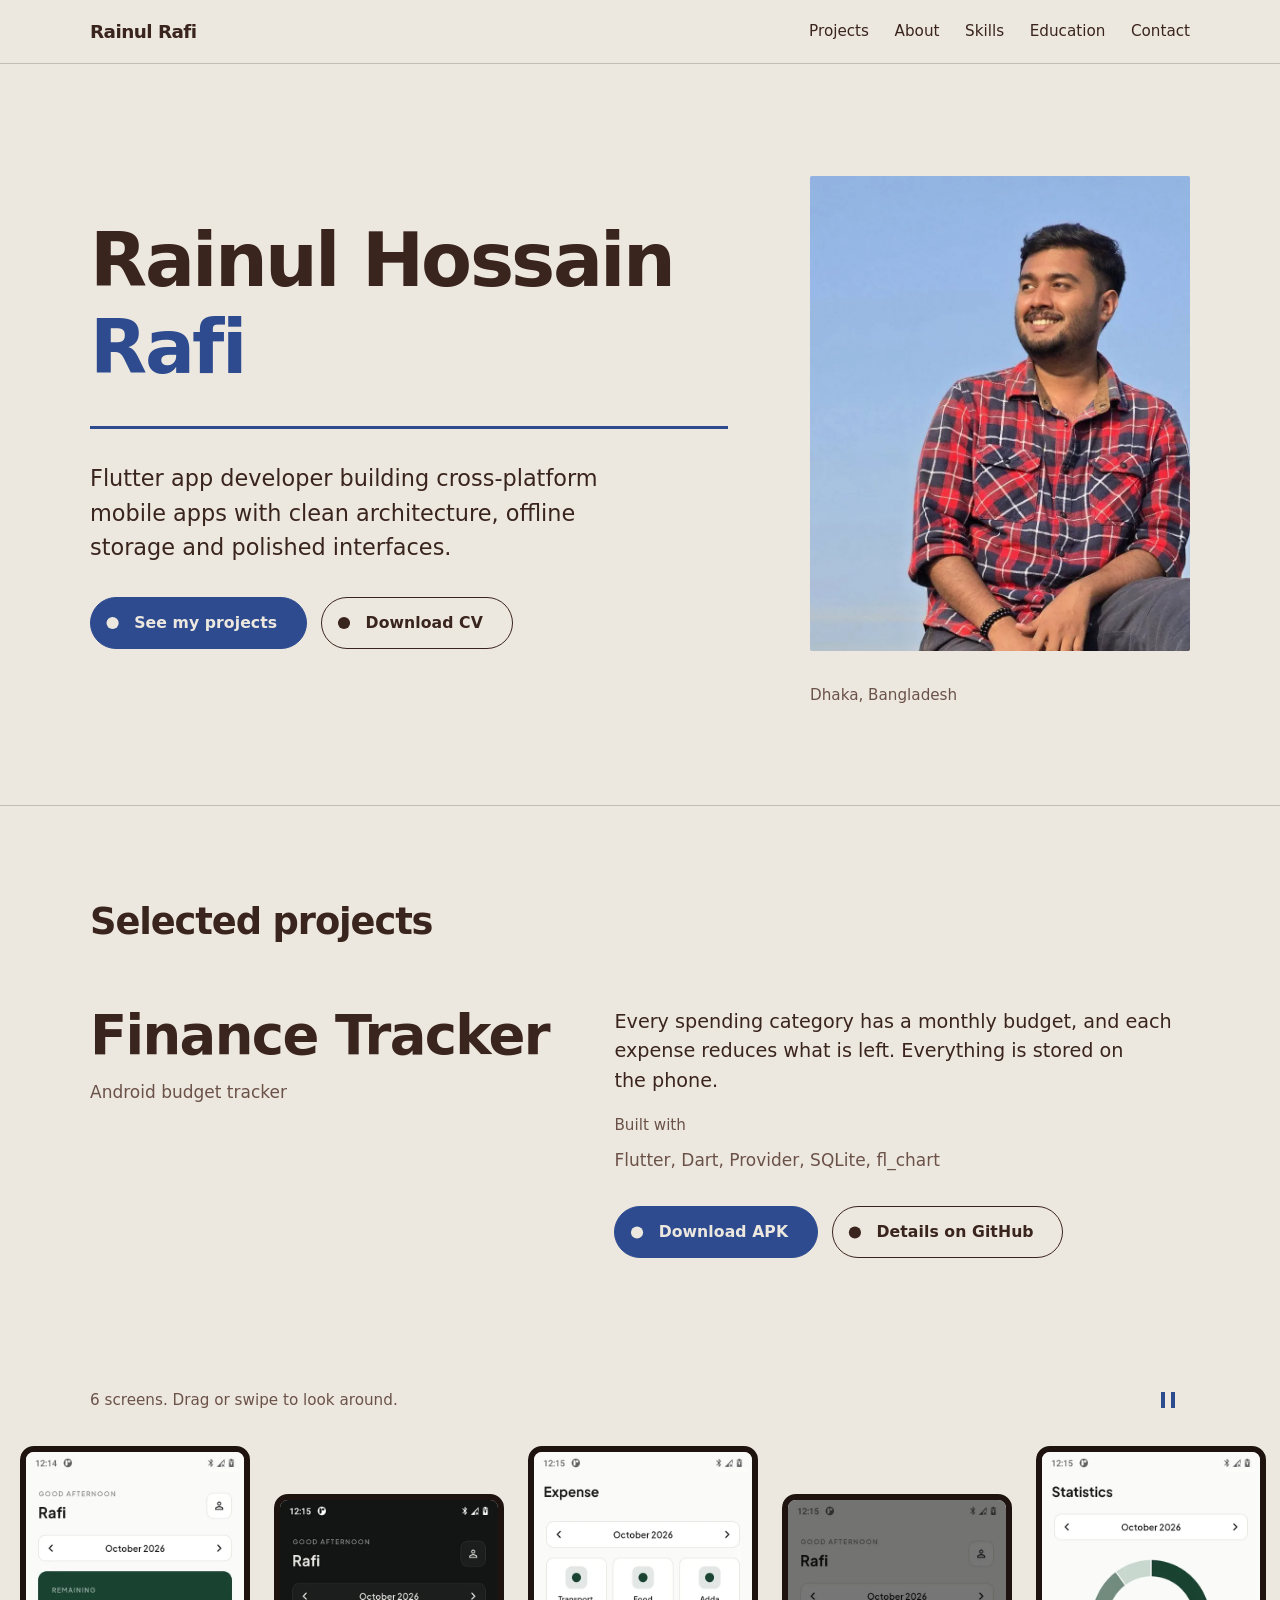
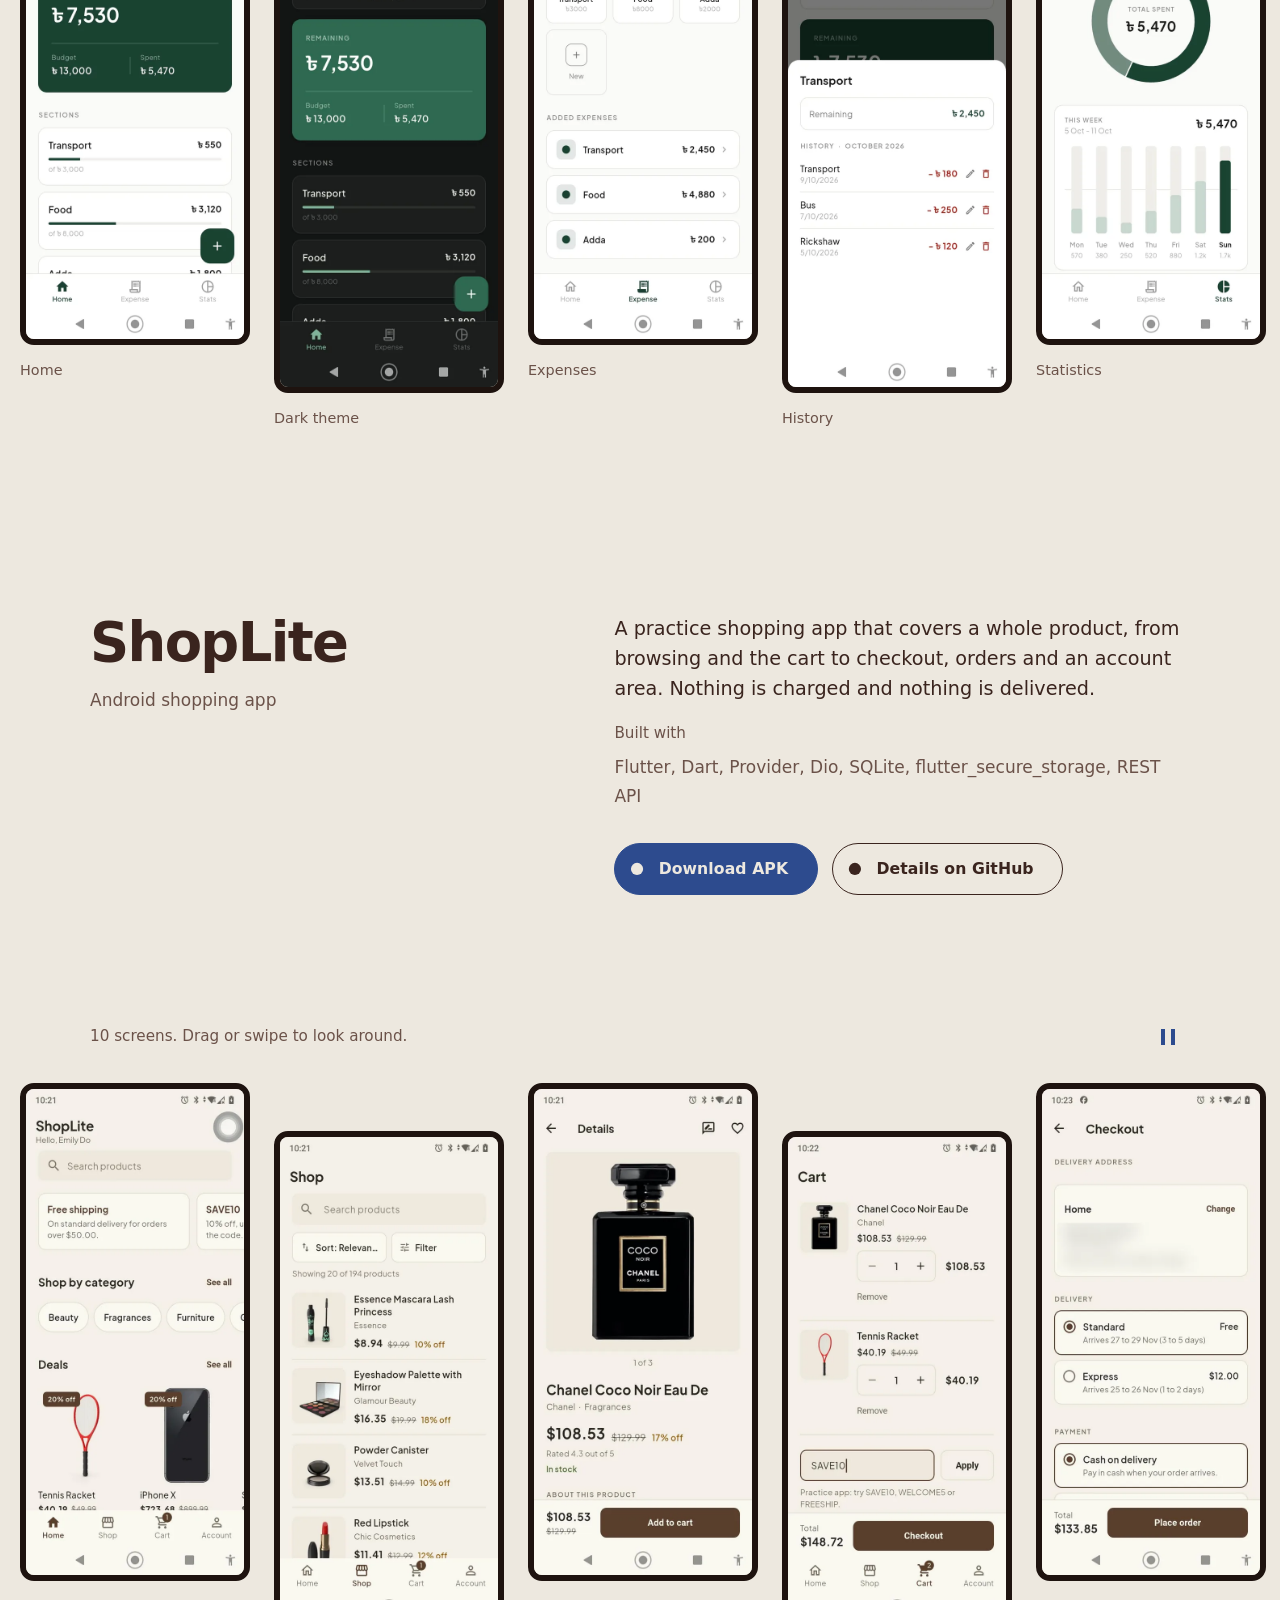
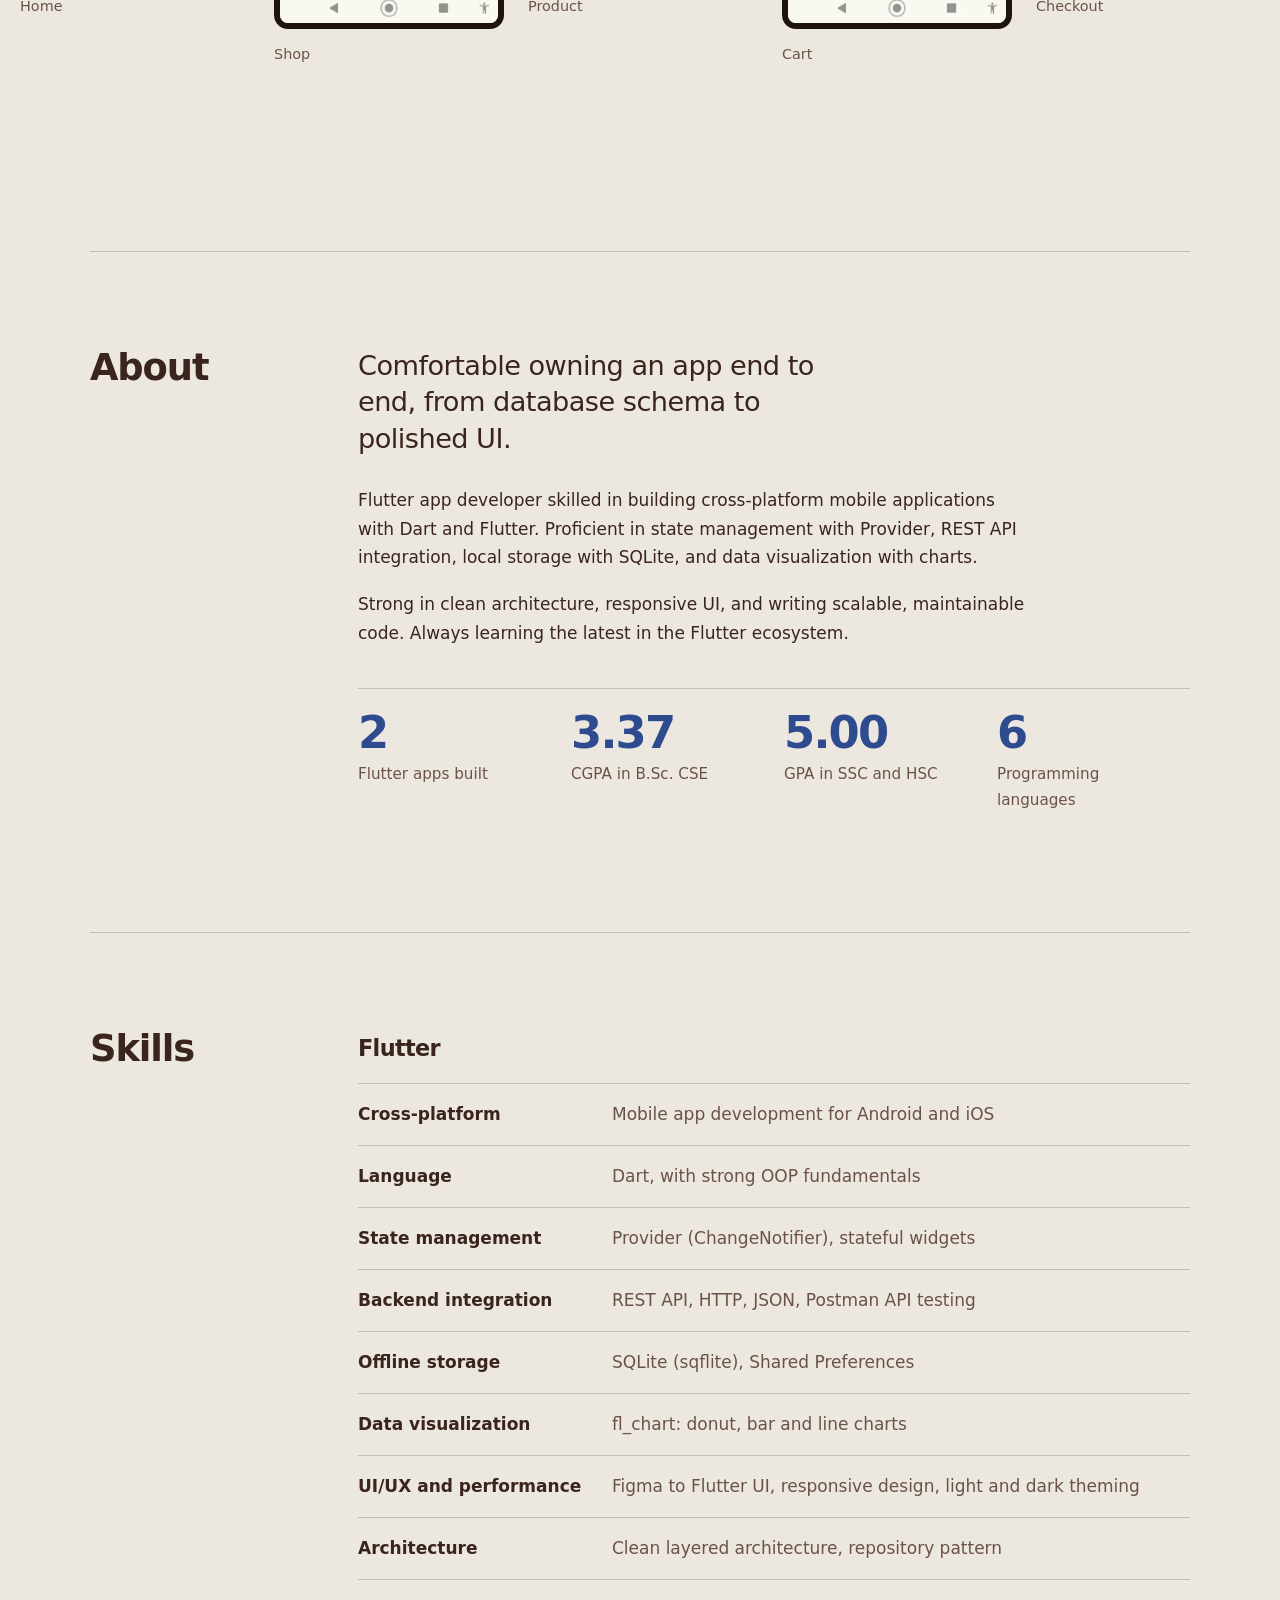
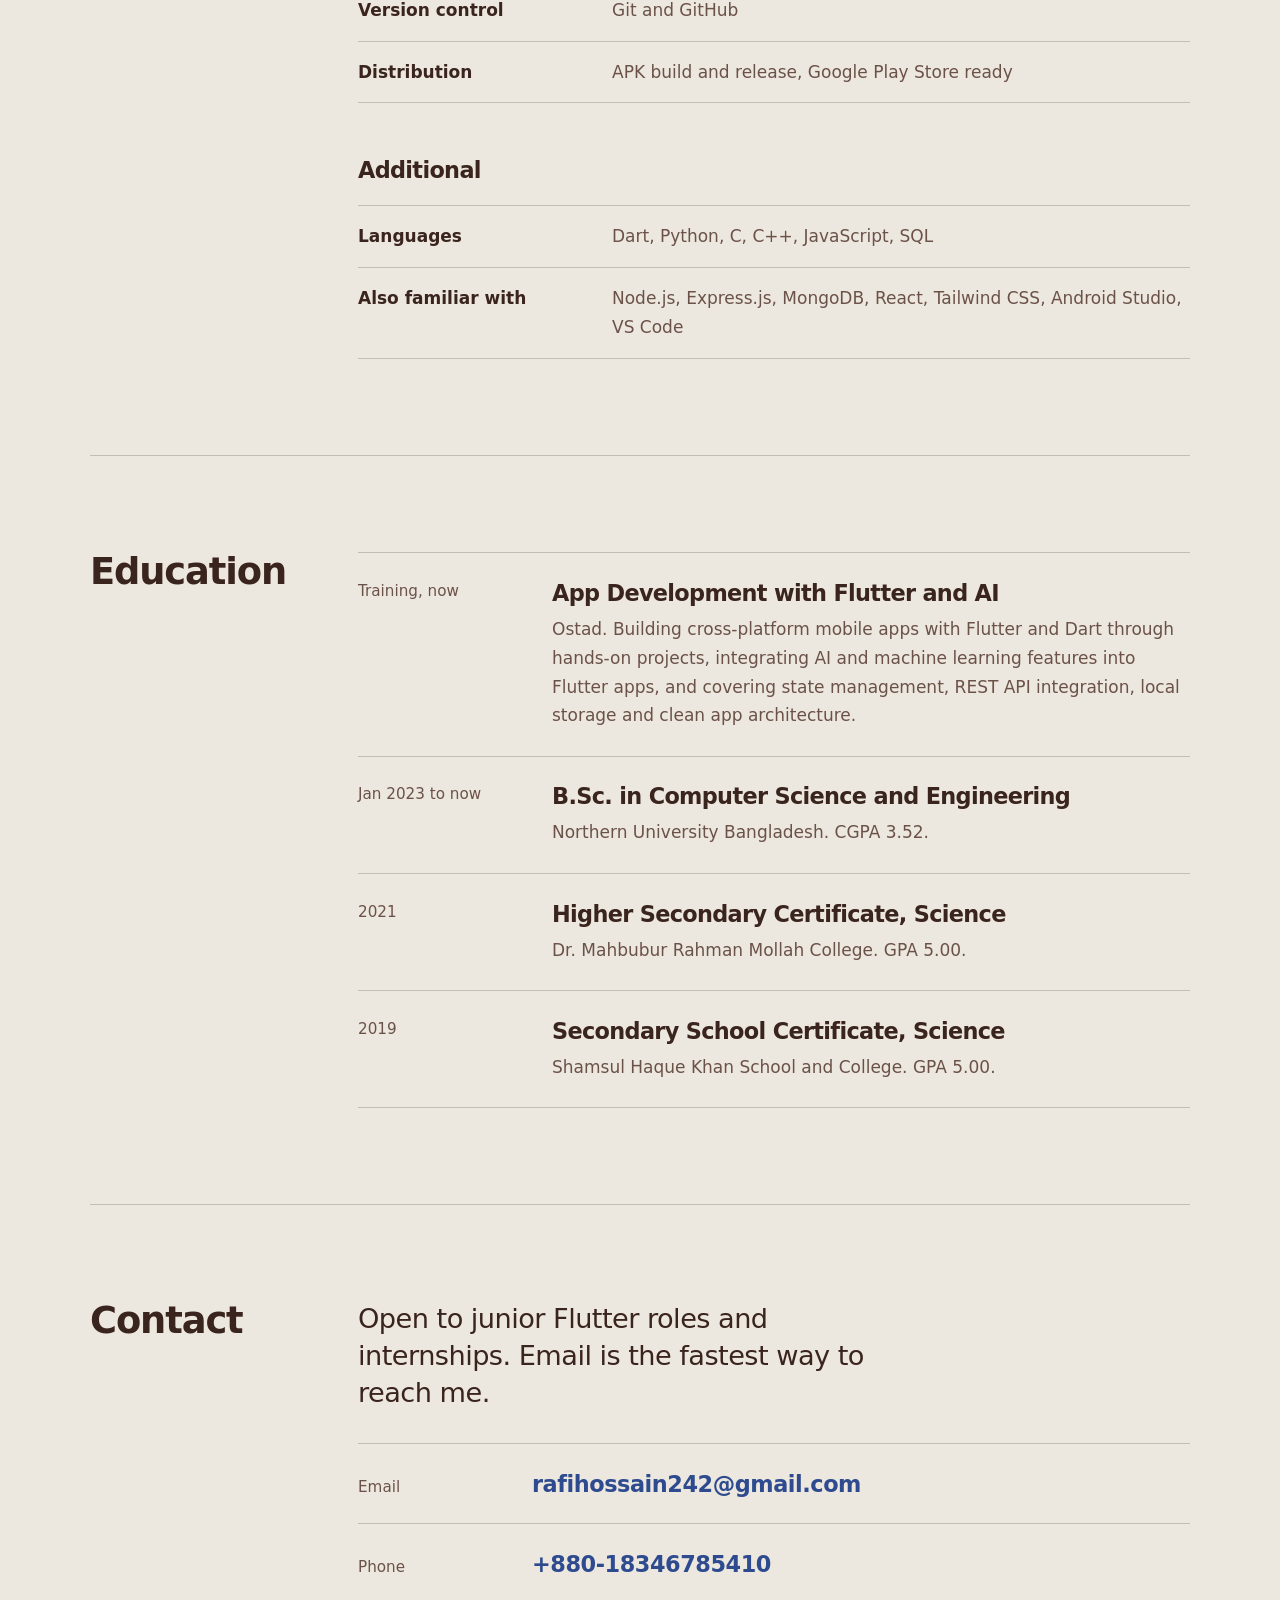
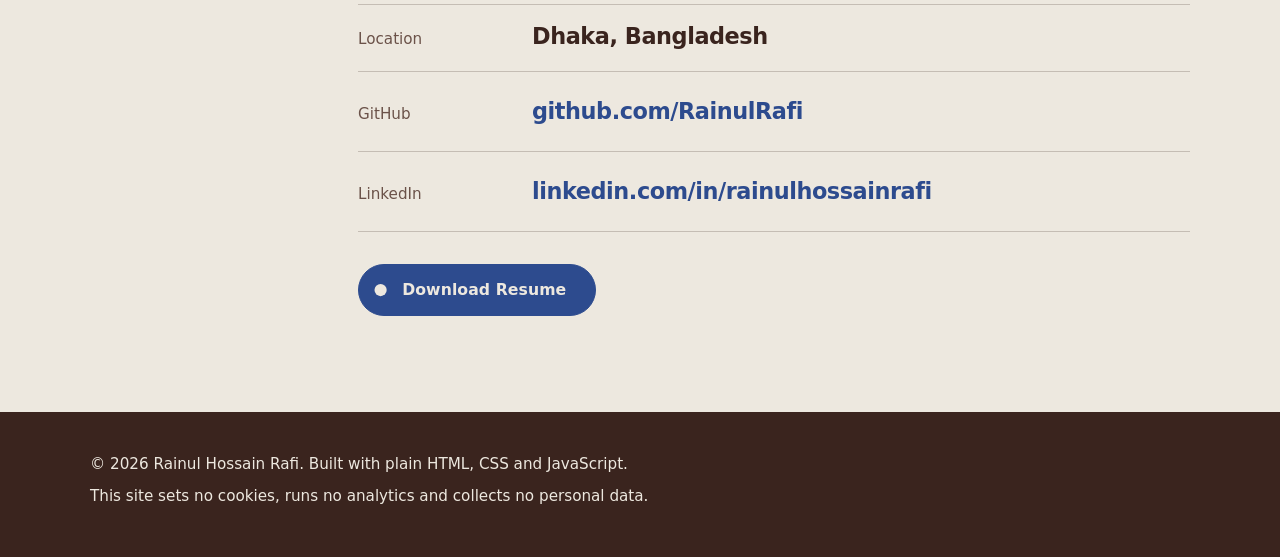
==== commit 16db7086: "Update HTML" ====
--- a/index.html
+++ b/index.html
@@ -27,7 +27,7 @@
         <a href="#education">Education</a>
         <a href="#contact">Contact</a>
       </nav>
-      <a class="header-cv" href="assets/Rainul_Hossain_Rafi_CV.pdf" download>CV</a>
+      <a class="header-cv" href="assets/Rainul_Hossain_Rafi_Resume.pdf" download>Resume</a>
     </div>
   </header>
 
@@ -45,7 +45,7 @@
             <p class="hero-sub">Flutter app developer building cross-platform mobile apps with clean architecture, offline storage and polished interfaces.</p>
             <p class="hero-actions">
               <a class="btn btn-solid" href="#projects">See my projects</a>
-              <a class="btn btn-outline" href="assets/Rainul_Hossain_Rafi_CV.pdf" download>Download CV</a>
+              <a class="btn btn-outline" href="assets/Rainul_Hossain_Rafi_Resume.pdf" download>Download CV</a>
             </p>
           </div>
         </div>
@@ -224,7 +224,7 @@
           <li><span class="label">LinkedIn</span><a href="https://linkedin.com/in/rainulhossainrafi" target="_blank" rel="noopener noreferrer">linkedin.com/in/rainulhossainrafi</a></li>
         </ul>
         <p class="contact-cta">
-          <a class="btn btn-solid" href="assets/Rainul_Hossain_Rafi_CV.pdf" download>Download CV</a>
+          <a class="btn btn-solid" href="assets/Rainul_Hossain_Rafi_Resume.pdf" download>Download Resume</a>
         </p>
       </div>
     </section>
